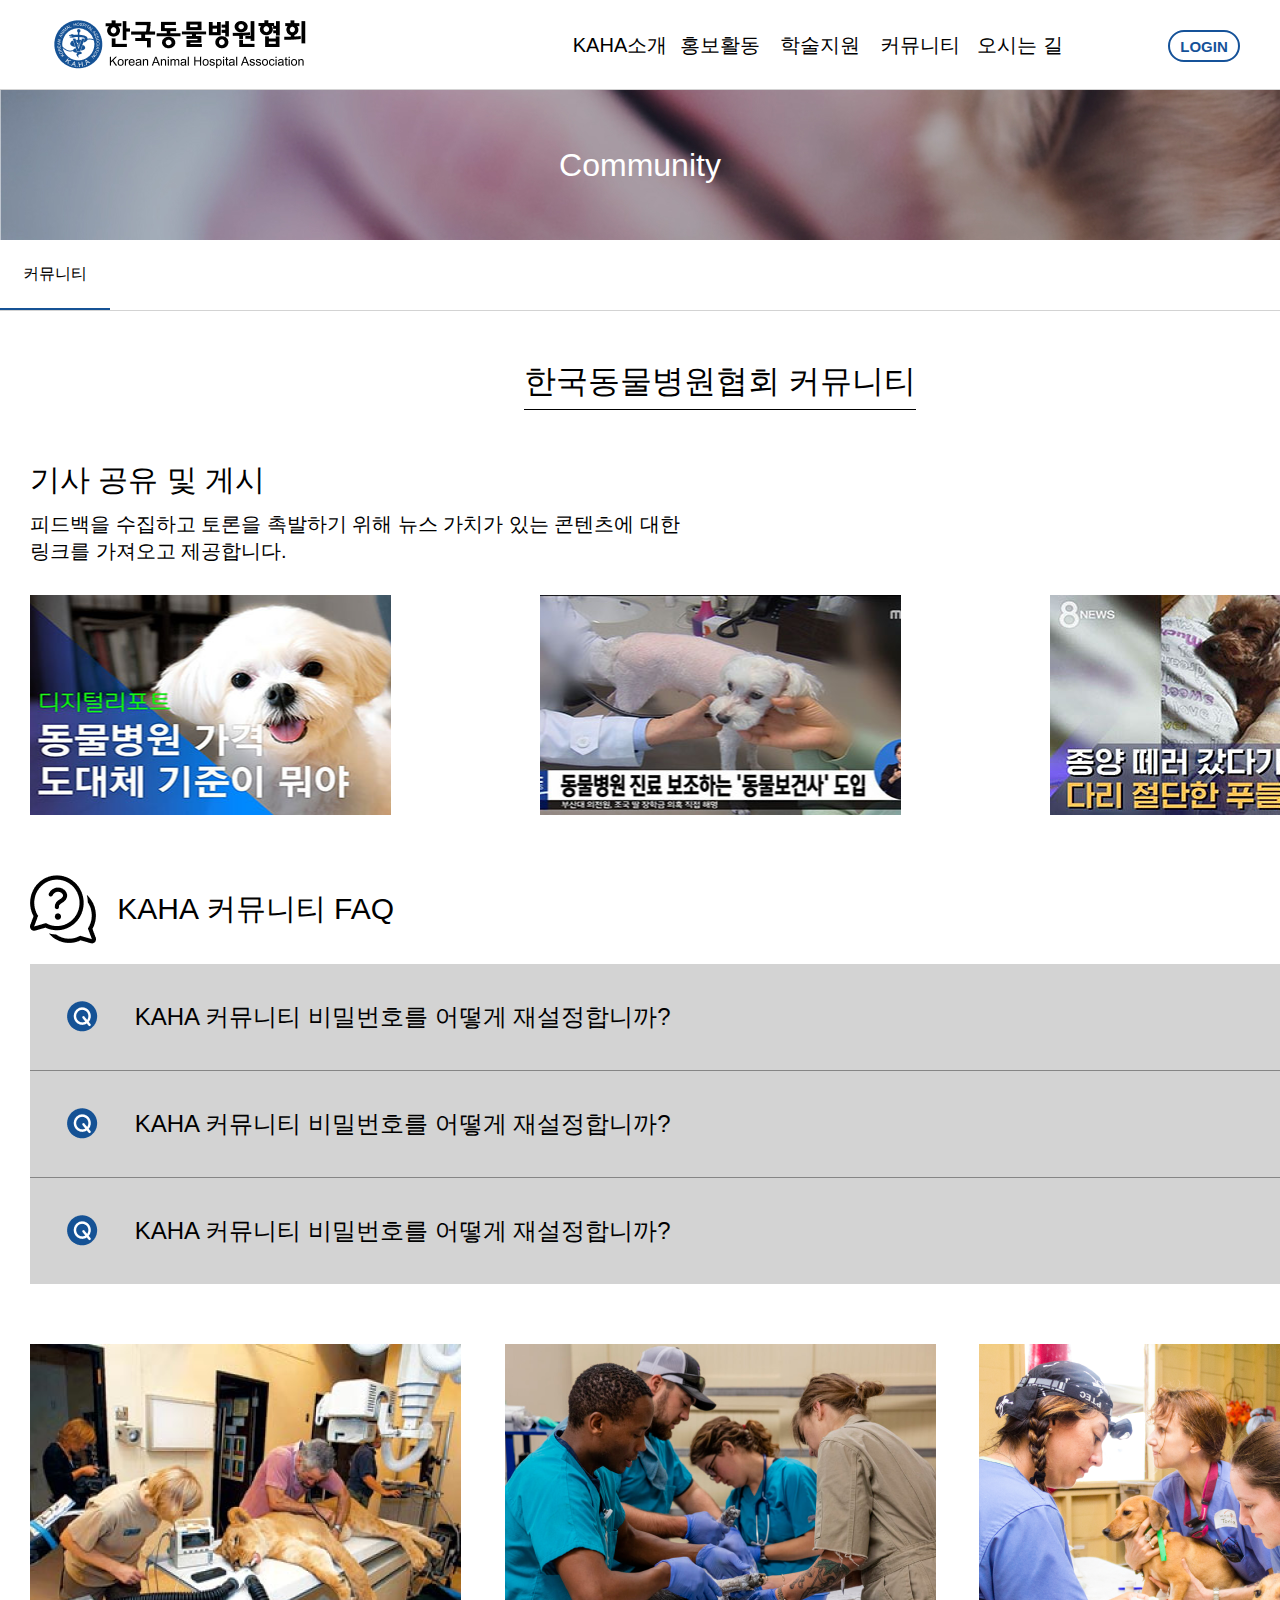
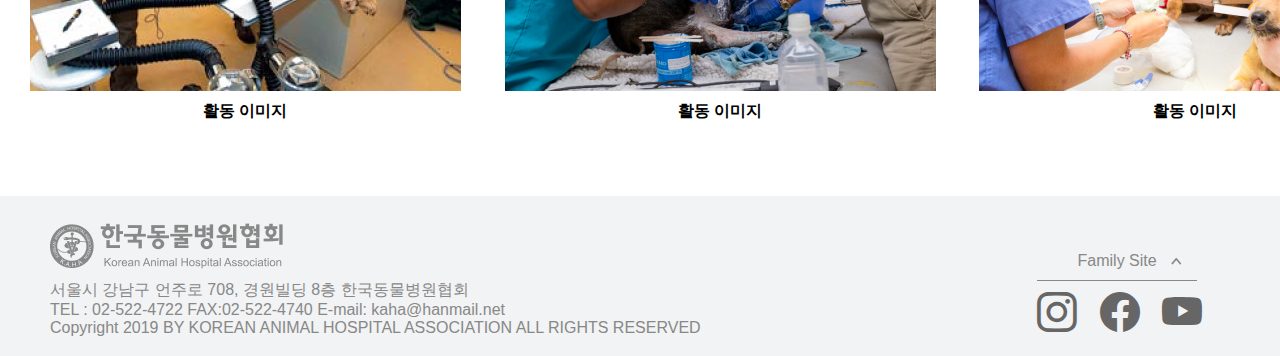
==== community.html @ 652aaff5 "ts/ys/sj/yn" ====
<!DOCTYPE html>
<html lang="ko">
<head>
  <meta charset="UTF-8">
  <meta http-equiv="X-UA-Compatible" content="IE=edge">
  <meta name="viewport" content="width=device-width, initial-scale=1.0">
  <title>한국동물병원협회</title>
  <link href="https://fonts.googleapis.com/css2?family=Nanum+Gothic:wght@400;700&family=Nanum+Myeongjo:wght@800&display=swap" rel="stylesheet">
  <!-- 부트스트랩 아이콘 -->
  <link rel="stylesheet" href="https://cdn.jsdelivr.net/npm/bootstrap-icons@1.8.3/font/bootstrap-icons.css">
  <link rel="stylesheet" href="./css/style.css">

  <link 
    rel="stylesheet" 
    href="./css/community-m.css" 
    media="screen and (max-width: 767px)"
  >

  <link 
    rel="stylesheet" 
    href="./css/community-pc.css"
    media="screen and (min-width: 768px)"
  >

  <script src="./js/jquery-3.6.0.js"></script>
  <script src="./js/main.js"></script>
</head>

<body>
    <header id="main-header" class="clearfix">
        <div class="container">
            <h1>
                <a href="./index.html">
                    <img src="images/main-logo.png" alt="main-logo">
                </a>
            </h1>
            <nav>
                <div class="nav-bg"></div>
                <ul class="gnb">
                    <li><a href="#">KAHA소개</a>
                        <ul class="sub">
                            <li><a href="#">인사말</a></li>
                            <li><a href="./introduce.html">설립목적</a></li>
                            <li><a href="#">연혁</a></li>
                            <li><a href="#">기구</a></li>
                            <li><a href="#">주요업무</a></li>
                        </ul>
                    </li>
                    <li><a href="#">홍보활동</a>
                        <ul class="sub">
                            <li><a href="./noti.html">공지사항</a></li>
                            <li><a href="./news.html">보도자료</a></li>
                            <li><a href="./login.html">자료실</a></li>
                        </ul>
                    </li>
                    <li><a href="./login.html">학술지원</a></li>
                    <li><a href="./community.html">커뮤니티</a></li>
                    <li><a href="#">오시는 길</a></li>
                </ul>
            </nav>
            <button id="log-btn"><a href="./login.html">LOGIN</a></button>
            <button id="toggle-btn">
               <i class="bi bi-list"></i>
            </button>
        </div>
    </header>

  <main>
    <div id="banner-title">Community</div>

    <div class="depth2-menu">
        <div class="d2-gnb">
            <a href="./community.html" class="comu on">커뮤니티</a>
        </div>
      </div>

    <section id="intro1" class="container-sj">
      <div class="container">
        <div class="header">
            <div class="comu-title">한국동물병원협회 커뮤니티</div>
        </div>    
        <h2>기사 공유 및 게시 </h2>
        <p>피드백을 수집하고 토론을 촉발하기 위해 뉴스 가치가 있는 콘텐츠에 
          대한 <br> 링크를 가져오고 제공합니다.</p>
        <div class="row">
          <div class="col">
            <img src="./images/commuNews01.png" alt="#">
          </div>
          <div class="col">
            <img src="./images/commuNews02.png" alt="#">
          </div>
          <div class="col">
            <img src="./images/commuNews03.png" alt="#">
          </div>
        </div><!-- row -->
      </div><!-- container -->
    </section>

    <div id="FAQ-banner" class="container-sj">
      <div class="container">
        <div class="FaQ-box">
            <img src="./images/FaQ-icon.png" alt="">
        <h2>KAHA 커뮤니티  FAQ</h2>
        </div>
        <div class="faq">
          <h3>
            <img src="./images/Q-icon.png" alt="#"> 
            KAHA 커뮤니티 비밀번호를 어떻게 재설정합니까?
          </h3>

          <h3>
            <img src="./images/Q-icon.png" alt="#"> 
            KAHA 커뮤니티 비밀번호를 어떻게 재설정합니까?
          </h3>

          <h3>
            <img src="./images/Q-icon.png" alt="#"> 
            KAHA 커뮤니티 비밀번호를 어떻게 재설정합니까?
          </h3>
        </div>
      </div><!-- container -->
    </div>

    <section id="intro" class="container-sj">
      <div class="container">
        <div class="row">
          <div class="col-img">
            <img src="./images/active01.png" alt="">
            <img src="./images/active02.png" alt="">
            <img src="./images/active03.png" alt="">
          </div>
          <div class="col-text">
            <h4>활동 이미지 </h4>
            <h4>활동 이미지 </h4>
            <h4>활동 이미지 </h4>
          </div>
        </div><!-- row -->
      </div><!-- container -->
    </section>
  </main>

  <footer>
    <div class="container">
        <div>
        <h1>
            <a href="#">
                <img src="images/footer-logo.png" alt="footer-logo">
            </a>
        </h1>
        <p>서울시 강남구 언주로 708, 경원빌딩 8층 한국동물병원협회</p>
        <p>TEL : 02-522-4722 FAX:02-522-4740 E-mail: kaha@hanmail.net</p>
        <p>Copyright 2019 BY KOREAN ANIMAL HOSPITAL ASSOCIATION ALL RIGHTS RESERVED</p>
     </div>
     <div>
     <div class="site">
        <form>
            <select name="Family Site" onchange="window.open(value,'_blank');">
              <option value="">Family Site</option>
              <option value="https://www.royalcanin.com/kr?utm_source=naver&utm_medium=brandsearchPC&utm_content=homelink">ROYAL CANIN</option>
              <option value="http://sanimed.co.kr/">SANIMED</option>
              <option value="https://www.valvet.co.kr/">VALVET</option>
              <option value="https://www.hillspet.co.kr/science-diet?utm_source=naver&utm_medium=cpc&utm_campaign=consideration&dclid=CjkKEQjwi8iXBhCH4qTo0eHB5a4BEiQAcEheL40LYu0FCS-szICzCmqTv825l9DMSDCf8vn1WVIPtw3w_wcB">Hills</option>
              <option value="https://www.boehringer-ingelheim.com/">Boehringer Ingelheim</option>
              </optgroup>
            </select>
          </form>
      </div>
      <div class="icon-box">
            <a href="#"><i class="bi bi-instagram"></i></a>
            <a href="#"><i class="bi bi-facebook"></i></a>
            <a href="#"><i class="bi bi-youtube"></i></a>
      </div>
    </div>
    </div>
</footer>


</body>
</html>
---- css/style.css ----
/* reset */
:root {
    --brand-color : #155299;
    --bg-color : #fff;

    --pc-header-height: 90px;
    --mobile-header-height: 60px;
}

html {
    scroll-behavior: smooth;
}

* {
    margin: 0;
    padding: 0;
    box-sizing: border-box;
}

ul {
    list-style-type: none;
}

li {
    list-style-type: none;
}

a {
    text-decoration: none;
    color: #000;
}

p {
    margin: 0;
}

img {
    border: 0;
    vertical-align: top;
}

.clearfix::after {
    content: "";
    display: table;
    clear: both;
}

body {
    color: #000;
    background: #fff;
    font-family: 'Noto Sans KR', sans-serif;
    /* width: 100vw; */
}
---- css/community-m.css ----
/* community-m.css */
.container {
    width: 100%;
    /* padding-left: 20px;
    padding-right: 20px; */
    /* outline: 1px solid red; */
}

.container-sj {
    width: 100%;
    /*outline: 1px solid red; */
    margin: 0 auto;
}

/* main-header */
#main-header {
    width: 100vw;
    height: 60px;
    background: #fff;
    position: relative;
    z-index: 10;
    position: fixed;
    border-bottom: 1px solid #d3d3d3;
}

#main-header .container-sj {
    position: relative;
    display: flex;
    justify-content: space-between;
    align-items: center;
    /* outline: 1px solid red; */
}

#main-header h1 {
    padding-left: 10px;
    padding-top: 15px;
    float: left;
}

#main-header h1 img {
    display: block;
    width: 180px;
}

#main-header nav {
    display: none;
}

#log-btn {
    display: none;
}

#toggle-btn {
    background: transparent;
    border: none;
    font-size: 32px;
    padding-top: 15px;
    padding-right: 10px;
    cursor: pointer;
}

.container {
    width: 100%;
    padding-left: 20px;
    padding-right: 20px;
}

.search {
    margin-bottom: 50px;
    display: flex;
    align-items: flex-end;
    flex-direction: column;
    /* outline: 1px solid red; */
 }

/* news.css */
a:hover {
    text-decoration: none;
}

/* 이미지 배너 */
#banner-title {
    /* outline: 1px solid red; */
    font-size: 32px;
    color: #fff;
    text-align: center;
    width: 100%;
    height: calc(150px + var(--mobile-header-height));
    background-image: url(../images/comu-title.jpg);
    padding-top: var(--mobile-header-height);
    display: flex;
    align-items: center;
    justify-content: center;
}

/* 2단계 메뉴 */
.depth2-menu {
    /* outline: 1px solid red; */
    margin-bottom: 50px;
    height: 70px;
    width: 100%;
}

.depth2-menu .d2-gnb {
    /* outline: 1px solid green; */
    border-bottom: 1px solid #d3d3d3;
    display: flex;
    /* align-items: flex-start; */
}

.depth2-menu .d2-gnb .comu
{
    color: #000;
    width: 110px;
    height: 70px;
    margin: 0;
    /* outline: 1px solid red; */
    display: flex;
    text-align: center;
    align-items: center;
    justify-content: center;
}

.depth2-menu .d2-gnb .comu.on
{
    color: #000;
    width: 110px;
    height: 70px;
    margin: 0;
    /* outline: 1px solid red; */
    display: flex;
    text-align: center;
    align-items: center;
    justify-content: center;
    border-bottom: 2px solid #155295;
}

/* ------------------------------------------------------------------ */
.comu-title {
    display: flex;
    justify-content: center;
    font-size: 28px;
    /* outline: 1px solid blue; */
    padding-bottom: 5px;
    border-bottom: 1px solid #000;
    margin-bottom: 30px;
}

#intro1 h2 {
    color: #000;
    font-size: 26px;
    text-align: center;
    margin-top: 20px;
    margin-bottom: 20px;
  }

  #intro1 p{
    font-size: 20px;
    text-align: center;
    margin-bottom: 20px;
  }

  
  #intro1 .row img{
    width: 325px;
    /*outline: 8px solid #01010e5d;*/
    /* margin-left: 25px;
    margin-right: 25px; */
    margin-bottom: 20px;
  }

  #intro .container .row .col-img  img {
    width: 325px;
  }

  #FAQ-banner.container{
    width: 375px;
    height: 320px;
    background: #ccc; 
  }

  #FAQ-banner p{
    font-size: 14px;
  }
  
  #FAQ-banner h2{
    font-size: 23.95px;
    padding-left: 50px;
    padding-top:30px;
    margin-bottom: 39px;
  }
  
  #FAQ-banner h3{
    width: 100%;
    padding-top:20px;
    font-size: 16px;
    padding: 16px;
    display: flex;
    align-items: center;
    border-bottom: 1px solid rgb(133, 133, 133);
  }

  #FAQ-banner h3 img {
    margin-right: 20px;
  }

  #FAQ-banner h3:last-child {
    border-bottom: none;
  }

  #FAQ-banner .FaQ-box {
    display: flex;
    justify-content: center;
    align-items: center;
    /* outline: 1px solid brown; */
    width: 100%;
    /* margin-bottom: 20px; */
}

#FAQ-banner .FaQ-box img {
    width: 50px;
}

#FAQ-banner .FaQ-box h2 {
    font-size: 24px;
    font-weight: 500;
    margin-left: 0;
}

  #FAQ-banner .faq{
    width: 100%;
    height: 245px;
    background-color: #ccc;
    margin-bottom: 53px;
  }
  
  #intro .row .col-img img{
    width: 100%;
    margin-bottom: 15px;
    /* height: 225px; */
    /* padding: 10px; */
    /* margin-left: 25px;
    margin-right: 25px; */
  }

  #intro .col-text h4 {
    display: none;
  }

  #intro .col-text h4:first-child {
    display: flex;
    /* outline: 1px solid blue; */
    justify-content: center;
  }

/* footer */
footer {
    width: 100vw;
    height: 190px;
    background: #f2f3f4;
    margin-top: calc(100px - 15px);
  }
  
  footer h1 {
    padding-top: 15px;
    padding-bottom: 15px;
    display: flex;
    justify-content: center;
  }
  
  footer h1 a {
    height: 39.66px;
  }
  
  footer h1 img {
    width: 200px;
  }
  
  footer p {
    padding-left: 20px;
    font-size: 10px;
    color: #888;
    text-align: center;
    justify-content: center;
  }
  
  .site {
    text-align: center;
  }
  
  select {
    -webkit-appearance:none; /* for chrome */
    -moz-appearance:none; /*for firefox*/
    appearance:none;
    text-align-last: center;
    color: #888;
    font-size: 12px;
    width: 110px;
    height: 20px;
    border-style: none;
    border-bottom: 1px solid #888;
    background: url(../images/up.png);
    background-repeat: no-repeat;
    background-position-x: 95%;
    background-position-y: 50%;
    outline-style: none;
  }
  
  .icon-box {
    text-align: center;
    padding-left: 10px;
  }
  
  .icon-box a{
    font-size: 18px;
    color: #666;
    padding-right: 10px;
  }
---- css/community-pc.css ----
/*community-pc.css  */
  .container {
    width: 100%;
    padding-left: 30px;
    padding-right: 30px;
    /* outline: 1px solid red; */
}

  /* body {
    font-size: 18px;
    background: #F5F5F5;
    font-family: 'Noto Sans KR';
  } */
  
  /* h2 {
    font-family: 'Noto Sans KR';
    font-size: 26px;
    font-weight: 800;
    width:1380px;
    outline: 1px solid red;
  }
  
  h4 {
    font-size: 22px;
    font-weight: bold;
    margin-top: 15px;
    margin-bottom: 10px;
  }
  
  
  section {
    padding-top: 50px;
    padding-bottom: 50px;
  } */
  
/* main-header */
#main-header {
    width: 100%;
    height: 90px;
    background: #fff;
    position: relative;
    z-index: 10;
    position: fixed;
    border-bottom: 1px solid #d3d3d3;
}

#main-header .container {
    position: relative;
}



#main-header .nav-bg {
    position: absolute;
    width: 100%;
    height: 210px;
    background: #155299;
    opacity: 0.5;
    left: 0;
    top: 90px;
    display: none;
}

#main-header h1 {
    padding-left: 20px;
    padding-top: 18px;
    float: left;
}

#main-header nav {
    width: 500px;
    float: right;
    text-align: center;
    margin-right: 180px;
}

#main-header nav ul.gnb {
    width: 100%;
}

#main-header nav ul.gnb>li {
    width: 20%;
    float: left;
    position: relative;
    height: 90px;
    line-height: 90px;
}

#main-header nav ul.gnb>li>a {
    width: 100%;
    height: 100%;
    display: block;
    font-size: 20px;
}


#main-header nav ul.gnb>li:hover>a {
    color : #155299;
}

#main-header nav ul.gnb>li>ul.sub {
    width: 100%;
    height: 210px;
    display: none;
}

#main-header nav ul.gnb>li>ul.sub>li {
    width: 100%;
    height: 40px;
    line-height: 50px;
    font-size: 18px;
}

#main-header nav ul.gnb>li>ul.sub>li>a {
    width: 100%;
    height: 100%;
    display: block;
    color: #fff;
}

#main-header nav ul.gnb>li>ul.sub>li:hover>a {
    color: #155299;
}

#log-btn {
    background: none;
    border: 2px solid #155299;
    border-radius: 30px;
    font-size: 15px;
    font-weight: 700;
    width: 72px;
    height: 32px;
    position: absolute;
    right: 0;
    margin-right: 40px;
    margin-top: 30px;
    cursor: pointer;
}

#log-btn a{
    color: #155299;
}

#log-btn:hover {
    background: #155299;
}

#log-btn a:hover {
    color: #fff;
}

#toggle-btn {
    display: none;
}
  
#banner-title {
    width: 100%;
    height: calc(150px + var(--pc-header-height));
    padding-top: var(--pc-header-height);
    display: flex;
    text-align: center;
    align-items: center;
    justify-content: center;
    background: #d3d3d3;
    font-size: 32px;
    color: #fff;
    background-image: url(../images/comu-title.jpg);
}

/* 2단계 메뉴 */
.depth2-menu {
    /* outline: 1px solid red; */
    margin-bottom: 50px;
    height: 70px;
}

.depth2-menu .d2-gnb {
    /* outline: 1px solid green; */
    border-bottom: 1px solid #d3d3d3;
    display: flex;
    /* align-items: flex-start; */
}

.depth2-menu .d2-gnb .comu
{
    color: #000;
    width: 110px;
    height: 70px;
    margin: 0;
    /* outline: 1px solid red; */
    display: flex;
    text-align: center;
    align-items: center;
    justify-content: center;
}

.depth2-menu .d2-gnb .comu.on {
    color: #000;
    width: 110px;
    height: 70px;
    margin: 0;
    /* outline: 1px solid red; */
    display: flex;
    text-align: center;
    align-items: center;
    justify-content: center;
    border-bottom: 2px solid #155295;
}

/* ---------------------------------------------------------- */
.container-sj {
    width:1440px;
    /*outline: 1px solid red; */
    margin: 0 auto;
}

#intro1 {
    display: flex;
    justify-content: center;
    /* outline: 1px solid red; */
    margin-bottom: 60px;
}
  
#intro1 .container .header {
    width: 100%;    
    font-size: 32px;
    display: flex;
    text-align: center;
    align-items: center;
    justify-content: center;
    margin-bottom: 50px;
    /* outline: 1px solid blue; */
}

#intro1 .container .header .comu-title {
    font-size: 32px;
    font-weight: 500;
    padding-bottom: 5px;
    border-bottom: 1px solid #000;
}

#intro1 .container h2 {
    font-size: 30px;
    font-weight: 500;
    margin-bottom: 10px;
}

#intro1 .container p {
    font-size: 20px;
    font-weight: 500;
    margin-bottom: 30px;
}
  
#intro1 .row {
    /* outline: 1px solid orange; */
    display: flex;
    justify-content: space-between;
}
  
#FAQ-banner {
    display: flex;
    justify-content: center;
    /* outline: 1px solid red; */
    margin-bottom: 60px;
}

#FAQ-banner .FaQ-box {
    display: flex;
    justify-content: space-between;
    align-items: center;
    /* outline: 1px solid brown; */
    width: 364px;
    margin-bottom: 20px;
}

#FAQ-banner .FaQ-box h2 {
    font-size: 30px;
    font-weight: 500;
}
  
#FAQ-banner h3{
    padding-top:20px;
    font-size: 24px;
    font-weight: 400;
    padding: 37px;
    background: #d3d3d3;
    border-bottom: 1px solid rgb(133, 133, 133);
}

#FAQ-banner h3 img {
    margin-right: 30px;
}

#FAQ-banner h3:last-child {
    border-bottom: none;
}

#intro .container .row {
    display: flex;
    /* outline: 1px solid blue; */
    /* justify-content: space-between; */
    flex-direction: column;
}

#intro .container .row .col-img {
    display: flex;
    margin-bottom: 10px;
    justify-content: space-between;
}

#intro .container .row .col-text {
    display: flex;
    /* outline: 1px solid yellow; */
    justify-content: space-between;
} 

#intro .container .row .col-text h4 {
    text-align: center;
    width: 430px;
    /* outline: 1px solid orangered; */
}

/* footer */
footer {
    width: 100%;
    height: 160px;
    background: #f2f3f4;
    margin-top: 74px;
    display: flex;
    justify-content: center;
}

footer .container {
    width: 1440px;
    display: flex;
    justify-content: space-between;
    /* outline: 1px solid yellowgreen; */
}

footer h1 {
    padding-left: 20px;
    padding-top: 26px;
    padding-bottom: 10px;
}

footer p {
    padding-left: 20px;
    font-size: 16px;
    color: #888;
}

.site {
    margin-top: 45px;
    margin-right: 30px;
}

select {
    -webkit-appearance:none; /* for chrome */
    -moz-appearance:none; /*for firefox*/
    appearance:none;
    text-align-last: center;
    color: #888;
    font-size: 16px;
    width: 160px;
    height: 40px;
    border-style: none;
    border-bottom: 1px solid #888;
    background: url(../images/up.png);
    background-repeat: no-repeat;
    background-position-x: 90%;
    background-position-y: 50%;
    outline-style: none;
}

.icon-box {
    margin-right: 30px;
    margin-top: 10px;
}

.icon-box a{
    font-size: 40px;
    color: #666;
    padding-right: 18px;
}
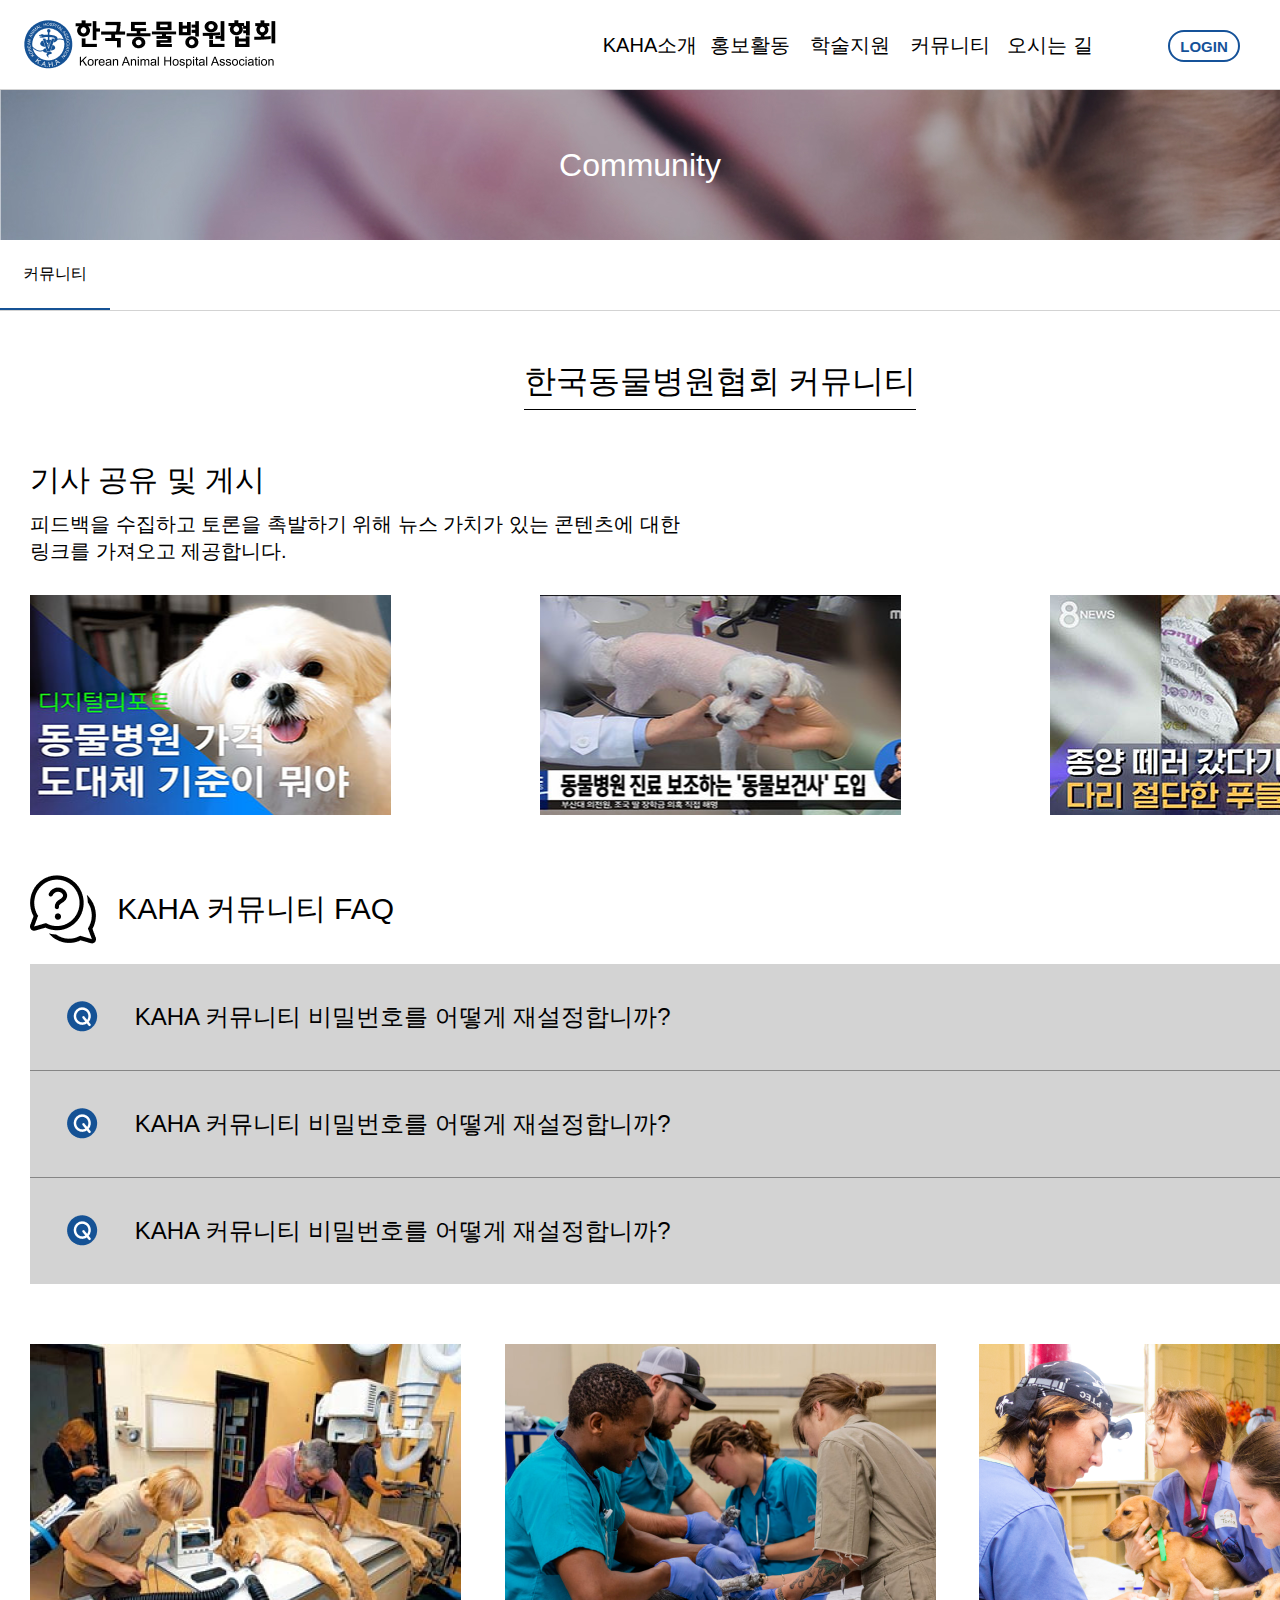
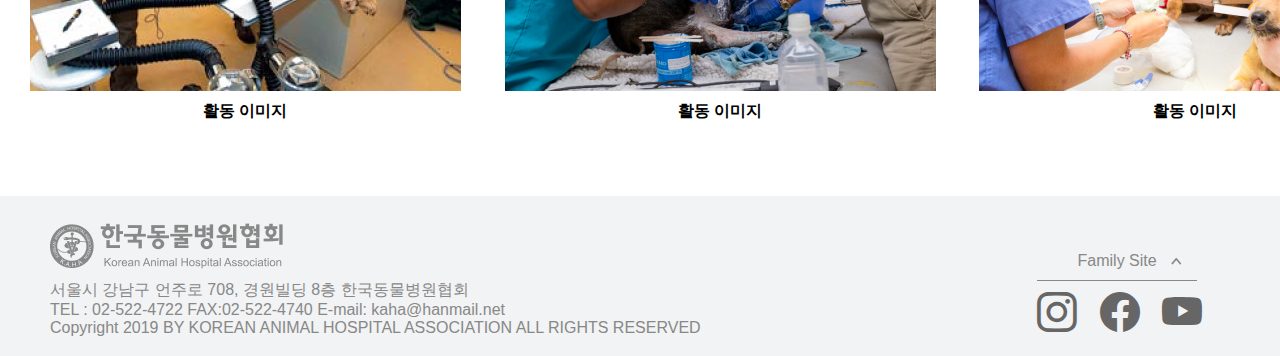
==== commit 754e11f5: "Add files via upload" ====
--- a/community.html
+++ b/community.html
@@ -28,7 +28,7 @@
 
 <body>
     <header id="main-header" class="clearfix">
-        <div class="container">
+        <div class="container-ts">
             <h1>
                 <a href="./index.html">
                     <img src="images/main-logo.png" alt="main-logo">
--- a/css/community-m.css
+++ b/css/community-m.css
@@ -23,7 +23,7 @@
     border-bottom: 1px solid #d3d3d3;
 }
 
-#main-header .container-sj {
+#main-header .container-ts {
     position: relative;
     display: flex;
     justify-content: space-between;
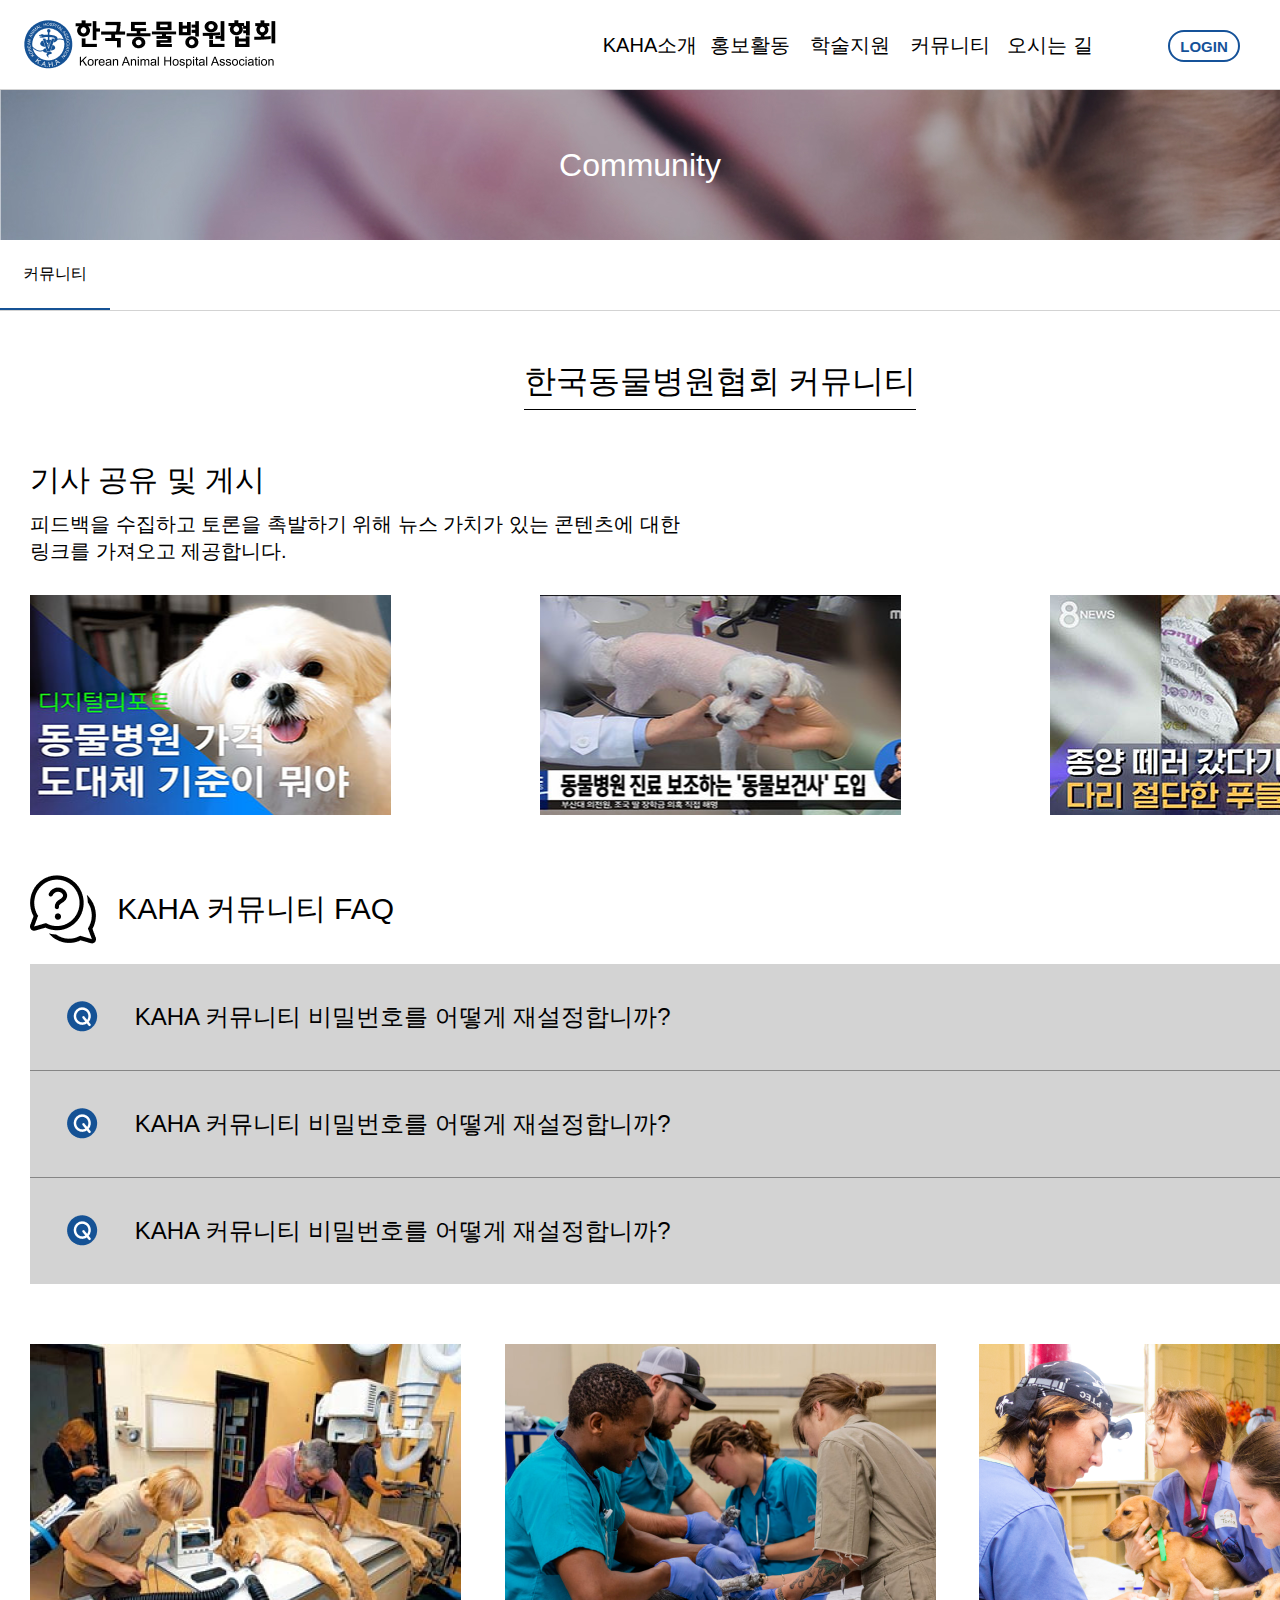
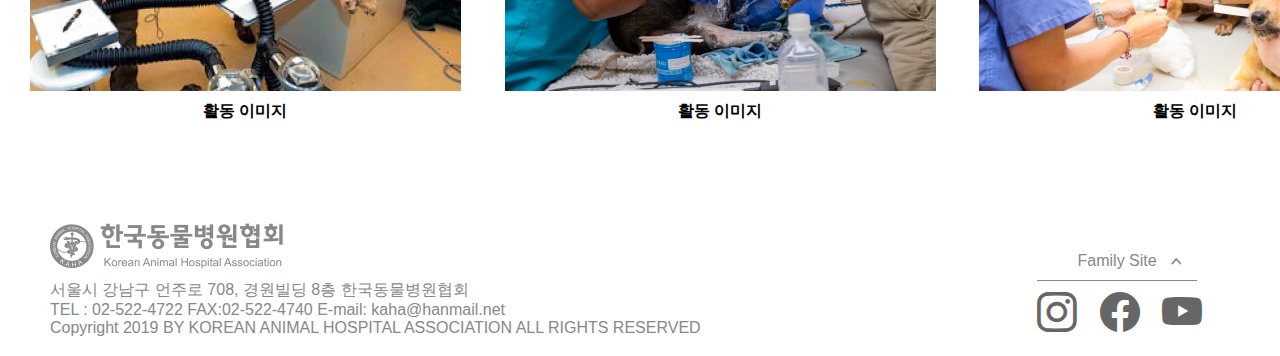
==== commit 6994522a: "Add files via upload" ====
--- a/community.html
+++ b/community.html
@@ -37,16 +37,16 @@
             <nav>
                 <div class="nav-bg"></div>
                 <ul class="gnb">
-                    <li><a href="#">KAHA소개</a>
+                    <li><a href="./greeting.html">KAHA소개</a>
                         <ul class="sub">
-                            <li><a href="#">인사말</a></li>
+                            <li><a href="./greeting.html">인사말</a></li>
                             <li><a href="./introduce.html">설립목적</a></li>
                             <li><a href="#">연혁</a></li>
                             <li><a href="#">기구</a></li>
                             <li><a href="#">주요업무</a></li>
                         </ul>
                     </li>
-                    <li><a href="#">홍보활동</a>
+                    <li><a href="./noti.html">홍보활동</a>
                         <ul class="sub">
                             <li><a href="./noti.html">공지사항</a></li>
                             <li><a href="./news.html">보도자료</a></li>
@@ -55,7 +55,7 @@
                     </li>
                     <li><a href="./login.html">학술지원</a></li>
                     <li><a href="./community.html">커뮤니티</a></li>
-                    <li><a href="#">오시는 길</a></li>
+                    <li><a href="./waytocome.html">오시는 길</a></li>
                 </ul>
             </nav>
             <button id="log-btn"><a href="./login.html">LOGIN</a></button>
@@ -63,6 +63,47 @@
                <i class="bi bi-list"></i>
             </button>
         </div>
+
+                 <!-- 메뉴 슬라이드  -->
+
+                 <div id="menu">
+                  <article>
+                      <h1>
+                          <a href="./index.html">
+                              <img src="images/main-logo.png" alt="menu-main-logo">
+                          </a>
+                      </h1>
+                      <i class="bi bi-x gnb-close"></i>
+                  </article>
+                  <ul class="m-gnb">
+                      <li><a>KAHA소개</a>
+                      <ul class="m-sub">
+                          <a href="./greeting.html"><li>인사말</li></a>
+                          <a href="./introduce.html"><li>설립목적</li></a>
+                          <a href="./"><li>연혁</li></a>
+                          <a href="./"><li>기구</li></a>
+                          <a href="./"><li>주요업무</li></a>
+                      </ul>
+                      </li>
+                  
+                     <li><a>홍보활동</a>
+                          <ul class="m-sub">
+                              <a href="./noti.html"><li>공지사항</li></a>
+                              <a href="./news.html"><li>보도자료</li></a>
+                              <a href="./login.html"><li>자료실</li></a>
+                          </ul>
+                      </li>
+                  
+                      <a href="./login.html"><li>학술지원</li></a>
+                      <a href="./community.html"><li>커뮤니티</li></a>
+                      <a href="./waytocome.html"><li>오시는길</li></a>
+                  </ul> 
+                  <div class="log-box">
+                  <a href="./login.html">로그인</a>
+                  <a href="#">회원가입</a>
+              </div>
+              </div>
+      
     </header>
 
   <main>
@@ -143,7 +184,7 @@
     <div class="container">
         <div>
         <h1>
-            <a href="#">
+            <a href="./index.html">
                 <img src="images/footer-logo.png" alt="footer-logo">
             </a>
         </h1>
--- a/css/community-m.css
+++ b/css/community-m.css
@@ -29,7 +29,7 @@
     justify-content: space-between;
     align-items: center;
     /* outline: 1px solid red; */
-}
+} 
 
 #main-header h1 {
     padding-left: 10px;
@@ -59,6 +59,120 @@
     cursor: pointer;
 }
 
+/* 메뉴 슬라이드 */
+#menu{
+  display: none;
+  position: fixed;
+  top: 0;
+  left: 0;
+  width: 100vw;
+  height: 100vh;
+  background: #fff;
+  overflow: scroll;
+}
+
+#menu article{
+  display: flex;
+  justify-content: space-between;
+  align-items: center;
+}
+
+#menu article h1 {
+  padding: 10px;
+}
+
+#menu article .bi {
+  padding-right: 20px;
+}
+
+
+#menu article .gnb-close{
+  display: flex;
+  justify-content: center;
+  align-items: center;
+  color: #333;
+  font-size: 32px;
+  cursor: pointer;
+}
+
+#menu ul{
+  width: 100%;
+  padding-top: 20px;
+}
+
+#menu > a{
+  display: block;
+  width: 100%;
+  padding: 20px ;
+  /* border-bottom: 1px solid #333; */
+}
+
+#menu a li{
+  font-size: 16px;
+  /* padding-left: 15px; */
+  padding-top: 10px;
+  padding-left: 20px;
+  padding-bottom: 10px;
+  position: relative;
+}
+
+#menu li a {
+  font-size: 16px;
+  padding-top: 10px;
+  padding-left: 20px;
+  padding-bottom: 10px;
+  position: relative;
+}
+
+.m-gnb li > a{
+  border-bottom: 1px solid #000;
+}
+
+
+.m-gnb > a > li {
+  border-bottom: 1px solid #000;
+}
+
+
+
+#menu a:hover li{
+  color: #155299;
+  font-weight: 700;
+}
+
+#menu li a:hover {
+  color: #155299;
+  font-weight: 700;
+}
+
+.m-sub {
+  display: none;
+}
+
+
+.m-sub a, .m-gnb a{
+  display: block;
+  /* padding: 5px; */
+}
+
+.log-box {
+  width: 100vw;
+  margin-top: 20px;
+  margin-left: 25px;
+  
+  
+}
+
+.log-box a {
+  display: block;
+  line-height: 50px;
+}
+
+.log-box a:hover {
+  color: #155299;
+}
+
+
 .container {
     width: 100%;
     padding-left: 20px;
@@ -136,10 +250,15 @@
 }
 
 /* ------------------------------------------------------------------ */
+
+#intro1 .header {
+  display: flex;
+    justify-content: center;
+}
+
 .comu-title {
-    display: flex;
-    justify-content: center;
-    font-size: 28px;
+    font-size: 20px;
+    /* width: 250px; */
     /* outline: 1px solid blue; */
     padding-bottom: 5px;
     border-bottom: 1px solid #000;
@@ -148,21 +267,21 @@
 
 #intro1 h2 {
     color: #000;
-    font-size: 26px;
+    font-size: 20px;
     text-align: center;
     margin-top: 20px;
     margin-bottom: 20px;
   }
 
   #intro1 p{
-    font-size: 20px;
+    font-size: 18px;
     text-align: center;
     margin-bottom: 20px;
   }
 
   
   #intro1 .row img{
-    width: 325px;
+    width: 100%;
     /*outline: 8px solid #01010e5d;*/
     /* margin-left: 25px;
     margin-right: 25px; */
@@ -170,7 +289,7 @@
   }
 
   #intro .container .row .col-img  img {
-    width: 325px;
+    width: 100%;
   }
 
   #FAQ-banner.container{
@@ -257,7 +376,7 @@
 footer {
     width: 100vw;
     height: 190px;
-    background: #f2f3f4;
+    /* background: #f2f3f4; */
     margin-top: calc(100px - 15px);
   }
   
@@ -315,4 +434,4 @@
     font-size: 18px;
     color: #666;
     padding-right: 10px;
-  }+  }
--- a/css/community-pc.css
+++ b/css/community-pc.css
@@ -152,6 +152,10 @@
 #toggle-btn {
     display: none;
 }
+
+#menu {
+    display: none;
+}
   
 #banner-title {
     width: 100%;
@@ -324,7 +328,7 @@
 footer {
     width: 100%;
     height: 160px;
-    background: #f2f3f4;
+    /* background: #f2f3f4; */
     margin-top: 74px;
     display: flex;
     justify-content: center;
